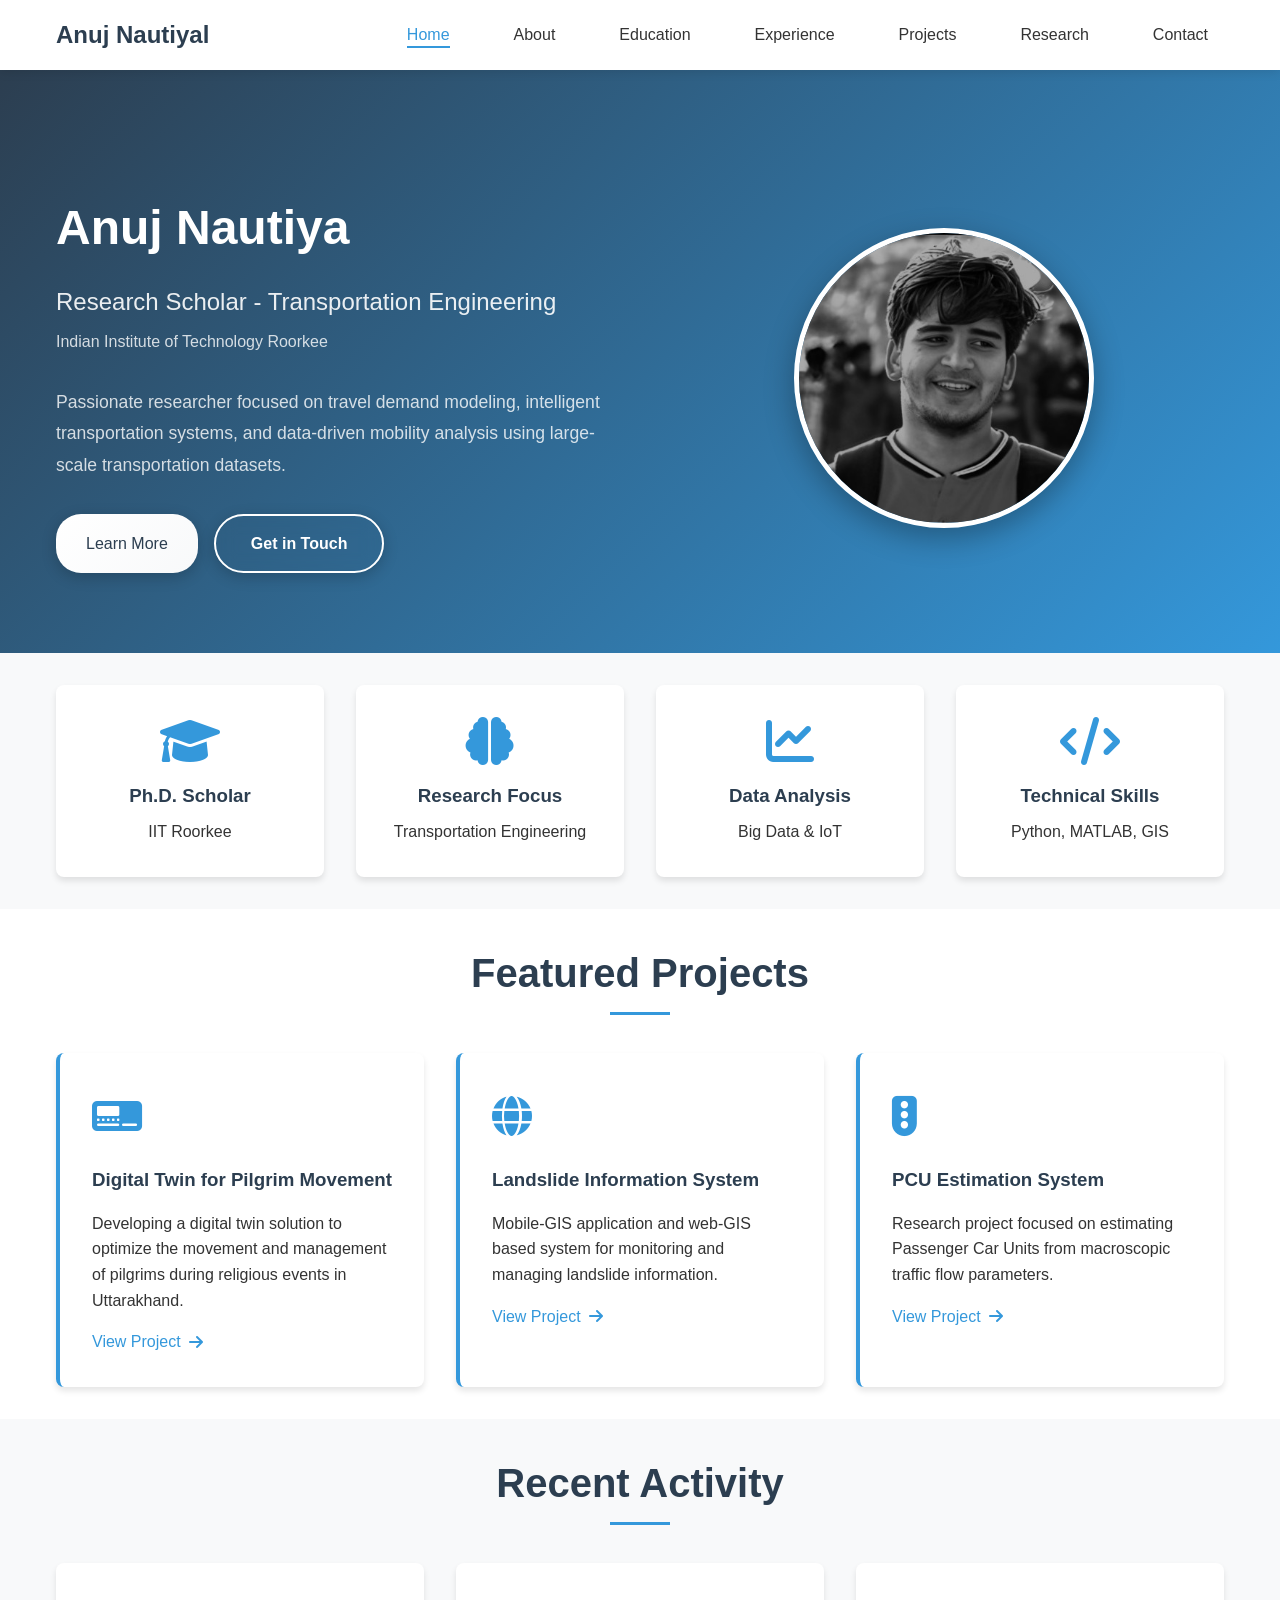
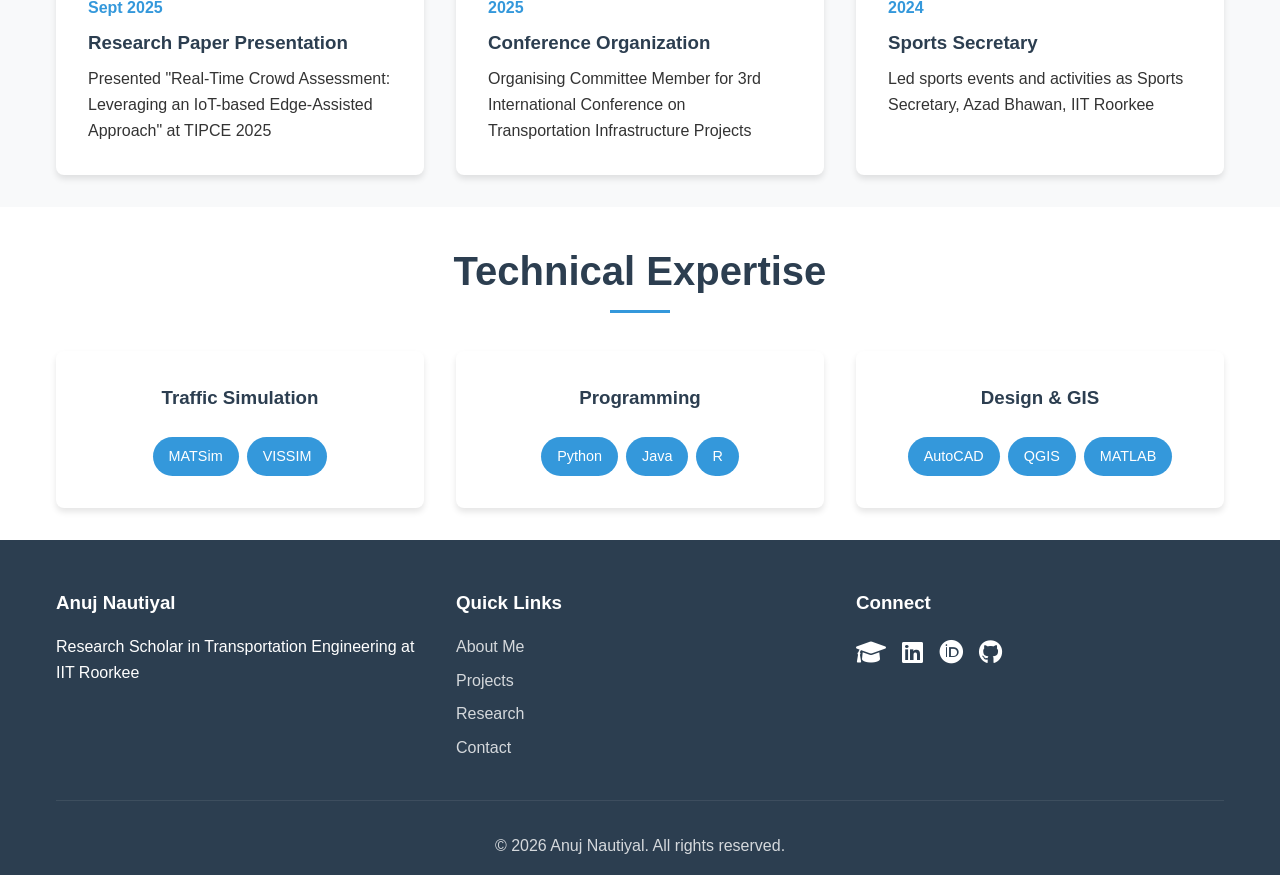
==== index.html @ e9f48753 "Add files via upload" ====
<!DOCTYPE html>
<html lang="en">
<head>
    <meta charset="UTF-8">
    <meta name="viewport" content="width=device-width, initial-scale=1.0">
    <title>Anuj Nautiyal | Research Scholar</title>
    <link rel="stylesheet" href="https://cdnjs.cloudflare.com/ajax/libs/font-awesome/6.0.0/css/all.min.css">
    <link rel="stylesheet" href="styles.css">
</head>
<body>
    <!-- Navigation -->
    <nav class="navbar">
        <div class="nav-container">
            <div class="nav-logo">
                <h2>Anuj Nautiyal</h2>
            </div>
            <ul class="nav-menu">
                <li><a href="index.html" class="nav-link active">Home</a></li>
                <li><a href="about.html" class="nav-link">About</a></li>
                <li><a href="education.html" class="nav-link">Education</a></li>
                <li><a href="experience.html" class="nav-link">Experience</a></li>
                <li><a href="projects.html" class="nav-link">Projects</a></li>
                <li><a href="research.html" class="nav-link">Research</a></li>
                <li><a href="contact.html" class="nav-link">Contact</a></li>
            </ul>
            <div class="hamburger">
                <span class="bar"></span>
                <span class="bar"></span>
                <span class="bar"></span>
            </div>
        </div>
    </nav>

    <!-- Hero Section -->
    <section class="hero">
        <div class="hero-container">
            <div class="hero-content">
                <div class="hero-text">
                    <h1>Anuj Nautiyal</h1>
                    <h2>Research Scholar - Transportation Engineering</h2>
                    <p>Indian Institute of Technology Roorkee</p>
                    <div class="hero-description">
                        <p>Passionate researcher focused on travel demand modeling, intelligent transportation systems, and data-driven mobility analysis using large-scale transportation datasets.</p>
                    </div>
                    <div class="hero-buttons">
                        <a href="about.html" class="btn btn-primary">Learn More</a>
                        <a href="contact.html" class="btn btn-secondary">Get in Touch</a>
                    </div>
                </div>
                <div class="hero-image">
                    <img src="profile.jpg" alt="Anuj Nautiyal" class="profile-img">
                </div>
            </div>
        </div>
    </section>

    <!-- Quick Info Section -->
    <section class="quick-info">
        <div class="container">
            <div class="info-grid">
                <div class="info-card">
                    <i class="fas fa-graduation-cap"></i>
                    <h3>Ph.D. Scholar</h3>
                    <p>IIT Roorkee</p>
                </div>
                <div class="info-card">
                    <i class="fas fa-brain"></i>
                    <h3>Research Focus</h3>
                    <p>Transportation Engineering</p>
                </div>
                <div class="info-card">
                    <i class="fas fa-chart-line"></i>
                    <h3>Data Analysis</h3>
                    <p>Big Data & IoT</p>
                </div>
                <div class="info-card">
                    <i class="fas fa-code"></i>
                    <h3>Technical Skills</h3>
                    <p>Python, MATLAB, GIS</p>
                </div>
            </div>
        </div>
    </section>

    <!-- Featured Projects -->
    <section class="featured-projects">
        <div class="container">
            <h2 class="section-title">Featured Projects</h2>
            <div class="projects-grid">
                <div class="project-card">
                    <div class="project-icon">
                        <i class="fas fa-digital-tachograph"></i>
                    </div>
                    <h3>Digital Twin for Pilgrim Movement</h3>
                    <p>Developing a digital twin solution to optimize the movement and management of pilgrims during religious events in Uttarakhand.</p>
                    <a href="projects.html" class="project-link">View Project <i class="fas fa-arrow-right"></i></a>
                </div>
                <div class="project-card">
                    <div class="project-icon">
                        <i class="fas fa-globe"></i>
                    </div>
                    <h3>Landslide Information System</h3>
                    <p>Mobile-GIS application and web-GIS based system for monitoring and managing landslide information.</p>
                    <a href="projects.html" class="project-link">View Project <i class="fas fa-arrow-right"></i></a>
                </div>
                <div class="project-card">
                    <div class="project-icon">
                        <i class="fas fa-traffic-light"></i>
                    </div>
                    <h3>PCU Estimation System</h3>
                    <p>Research project focused on estimating Passenger Car Units from macroscopic traffic flow parameters.</p>
                    <a href="projects.html" class="project-link">View Project <i class="fas fa-arrow-right"></i></a>
                </div>
            </div>
        </div>
    </section>

    <!-- Recent Activity -->
    <section class="recent-activity">
        <div class="container">
            <h2 class="section-title">Recent Activity</h2>
            <div class="activity-grid">
                <div class="activity-item">
                    <div class="activity-date">Sept 2025</div>
                    <h3>Research Paper Presentation</h3>
                    <p>Presented "Real-Time Crowd Assessment: Leveraging an IoT-based Edge-Assisted Approach" at TIPCE 2025</p>
                </div>
                <div class="activity-item">
                    <div class="activity-date">2025</div>
                    <h3>Conference Organization</h3>
                    <p>Organising Committee Member for 3rd International Conference on Transportation Infrastructure Projects</p>
                </div>
                <div class="activity-item">
                    <div class="activity-date">2024</div>
                    <h3>Sports Secretary</h3>
                    <p>Led sports events and activities as Sports Secretary, Azad Bhawan, IIT Roorkee</p>
                </div>
            </div>
        </div>
    </section>

    <!-- Skills Preview -->
    <section class="skills-preview">
        <div class="container">
            <h2 class="section-title">Technical Expertise</h2>
            <div class="skills-container">
                <div class="skill-category">
                    <h3>Traffic Simulation</h3>
                    <div class="skill-tags">
                        <span class="skill-tag">MATSim</span>
                        <span class="skill-tag">VISSIM</span>
                    </div>
                </div>
                <div class="skill-category">
                    <h3>Programming</h3>
                    <div class="skill-tags">
                        <span class="skill-tag">Python</span>
                        <span class="skill-tag">Java</span>
                        <span class="skill-tag">R</span>
                    </div>
                </div>
                <div class="skill-category">
                    <h3>Design & GIS</h3>
                    <div class="skill-tags">
                        <span class="skill-tag">AutoCAD</span>
                        <span class="skill-tag">QGIS</span>
                        <span class="skill-tag">MATLAB</span>
                    </div>
                </div>
            </div>
        </div>
    </section>

    <!-- Footer -->
    <footer class="footer">
        <div class="container">
            <div class="footer-content">
                <div class="footer-section">
                    <h3>Anuj Nautiyal</h3>
                    <p>Research Scholar in Transportation Engineering at IIT Roorkee</p>
                </div>
                <div class="footer-section">
                    <h3>Quick Links</h3>
                    <ul>
                        <li><a href="about.html">About Me</a></li>
                        <li><a href="projects.html">Projects</a></li>
                        <li><a href="research.html">Research</a></li>
                        <li><a href="contact.html">Contact</a></li>
                    </ul>
                </div>
                <div class="footer-section">
                    <h3>Connect</h3>
                    <div class="social-links">
                        <a href="https://scholar.google.com/citations?hl=en&user=8AIby6IAAAAJ" target="_blank"><i class="fas fa-graduation-cap"></i></a>
                        <a href="https://www.linkedin.com/in/anautiyal88" target="_blank"><i class="fab fa-linkedin"></i></a>
                        <a href="https://orcid.org/0000-0002-2694-7724" target="_blank"><i class="fab fa-orcid"></i></a>
                        <a href="https://github.com/anujn08" target="_blank"><i class="fab fa-github"></i></a>
                    </div>
                </div>
            </div>
            <div class="footer-bottom">
                <p>&copy; <span id="current-year"></span> Anuj Nautiyal. All rights reserved.</p>
            </div>
        </div>
    </footer>

    <script src="script.js"></script>
</body>
</html>
---- styles.css ----
:root {
    --primary-color: #2c3e50;
    --secondary-color: #3498db;
    --accent-color: #e74c3c;
    --text-color: #333;
    --light-gray: #f8f9fa;
    --dark-gray: #666;
    --white: #ffffff;
    --spacing: 2rem;
    --border-radius: 8px;
    --box-shadow: 0 4px 6px rgba(0, 0, 0, 0.1);
    --transition: all 0.3s ease;
}

* {
    margin: 0;
    padding: 0;
    box-sizing: border-box;
}

html {
    scroll-behavior: smooth;
}

body {
    font-family: 'Segoe UI', Tahoma, Geneva, Verdana, sans-serif;
    line-height: 1.6;
    color: var(--text-color);
    background-color: var(--white);
}

.container {
    max-width: 1200px;
    margin: 0 auto;
    padding: 0 1rem;
}

/* Navigation */
.navbar {
    background-color: var(--white);
    box-shadow: 0 2px 10px rgba(0, 0, 0, 0.1);
    position: fixed;
    top: 0;
    width: 100%;
    z-index: 1000;
    transition: var(--transition);
}

.nav-container {
    max-width: 1200px;
    margin: 0 auto;
    padding: 0 1rem;
    display: flex;
    justify-content: space-between;
    align-items: center;
    height: 70px;
}

.nav-logo h2 {
    color: var(--primary-color);
    font-size: 1.5rem;
}

.nav-menu {
    display: flex;
    list-style: none;
    gap: 2rem;
}

.nav-link {
    text-decoration: none;
    color: var(--text-color);
    font-weight: 500;
    transition: var(--transition);
    position: relative;
}

.nav-link:hover,
.nav-link.active {
    color: var(--secondary-color);
}

.nav-link.active::after {
    content: '';
    position: absolute;
    bottom: -5px;
    left: 0;
    width: 100%;
    height: 2px;
    background-color: var(--secondary-color);
}

.hamburger {
    display: none;
    flex-direction: column;
    cursor: pointer;
}

.bar {
    width: 25px;
    height: 3px;
    background-color: var(--text-color);
    margin: 3px 0;
    transition: var(--transition);
}

/* Hero Section */
.hero {
    background: linear-gradient(135deg, var(--primary-color) 0%, var(--secondary-color) 100%);
    color: var(--white);
    padding: 120px 0 80px;
    margin-top: 70px;
}

.hero-container {
    max-width: 1200px;
    margin: 0 auto;
    padding: 0 1rem;
}

.hero-content {
    display: grid;
    grid-template-columns: 1fr 1fr;
    gap: 3rem;
    align-items: center;
}

.hero-text h1 {
    font-size: 3rem;
    margin-bottom: 1rem;
    animation: fadeInUp 1s ease;
}

.hero-text h2 {
    font-size: 1.5rem;
    margin-bottom: 0.5rem;
    font-weight: 400;
    opacity: 0.9;
}

.hero-text p {
    margin-bottom: 1rem;
    opacity: 0.8;
}

.hero-description {
    margin: 2rem 0;
    font-size: 1.1rem;
    line-height: 1.8;
}

.hero-buttons {
    display: flex;
    gap: 1rem;
    margin-top: 2rem;
    flex-wrap: wrap;
}

.btn {
    padding: 15px 35px;
    text-decoration: none;
    border-radius: 30px;
    font-weight: 600;
    font-size: 1rem;
    transition: all 0.4s ease;
    display: inline-flex;
    align-items: center;
    gap: 0.8rem;
    position: relative;
    overflow: hidden;
    box-shadow: 0 4px 15px rgba(0, 0, 0, 0.2);
}

.btn::before {
    content: '';
    position: absolute;
    top: 0;
    left: -100%;
    width: 100%;
    height: 100%;
    background: linear-gradient(90deg, transparent, rgba(255, 255, 255, 0.2), transparent);
    transition: left 0.5s ease;
}

.btn:hover::before {
    left: 100%;
}

.btn-primary {
    background: linear-gradient(135deg, var(--white) 0%, #f8f9fa 100%);
    color: #2c3e50 !important;
    border: 2px solid var(--white);
}

.btn-primary:hover {
    background: linear-gradient(135deg, var(--primary-color) 0%, var(--secondary-color) 100%);
    color: var(--white);
    transform: translateY(-3px) scale(1.05);
    box-shadow: 0 8px 25px rgba(0, 0, 0, 0.3);
}

.btn-secondary {
    background: transparent;
    color: var(--white);
    border: 2px solid var(--white);
    backdrop-filter: blur(10px);
}

.btn-secondary:hover {
    background: var(--white);
    color: var(--primary-color);
    transform: translateY(-3px) scale(1.05);
    box-shadow: 0 8px 25px rgba(255, 255, 255, 0.3);
}

.btn i {
    font-size: 1.1rem;
}

.hero-image {
    text-align: center;
}

.profile-img {
    width: 300px;
    height: 300px;
    border-radius: 50%;
    border: 5px solid var(--white);
    box-shadow: 0 10px 30px rgba(0, 0, 0, 0.3);
    object-fit: cover;
    animation: fadeIn 1.5s ease;
}

/* Quick Info Section */
.quick-info {
    padding: var(--spacing) 0;
    background-color: var(--light-gray);
}

.info-grid {
    display: grid;
    grid-template-columns: repeat(auto-fit, minmax(250px, 1fr));
    gap: 2rem;
}

.info-card {
    background-color: var(--white);
    padding: 2rem;
    border-radius: var(--border-radius);
    text-align: center;
    box-shadow: var(--box-shadow);
    transition: var(--transition);
}

.info-card:hover {
    transform: translateY(-5px);
    box-shadow: 0 8px 25px rgba(0, 0, 0, 0.15);
}

.info-card i {
    font-size: 3rem;
    color: var(--secondary-color);
    margin-bottom: 1rem;
}

.info-card h3 {
    color: var(--primary-color);
    margin-bottom: 0.5rem;
}

/* Section Styles */
.section-title {
    text-align: center;
    font-size: 2.5rem;
    color: var(--primary-color);
    margin-bottom: 3rem;
    position: relative;
}

.section-title::after {
    content: '';
    position: absolute;
    bottom: -10px;
    left: 50%;
    transform: translateX(-50%);
    width: 60px;
    height: 3px;
    background-color: var(--secondary-color);
}

/* Featured Projects */
.featured-projects {
    padding: var(--spacing) 0;
}

.projects-grid {
    display: grid;
    grid-template-columns: repeat(auto-fit, minmax(300px, 1fr));
    gap: 2rem;
}

.project-card {
    background-color: var(--white);
    padding: 2rem;
    border-radius: var(--border-radius);
    box-shadow: var(--box-shadow);
    transition: var(--transition);
    border-left: 4px solid var(--secondary-color);
}

.project-card:hover {
    transform: translateY(-5px);
    box-shadow: 0 8px 25px rgba(0, 0, 0, 0.15);
}

.project-icon {
    font-size: 2.5rem;
    color: var(--secondary-color);
    margin-bottom: 1rem;
}

.project-card h3 {
    color: var(--primary-color);
    margin-bottom: 1rem;
}

.project-link {
    color: var(--secondary-color);
    text-decoration: none;
    font-weight: 500;
    display: inline-flex;
    align-items: center;
    gap: 0.5rem;
    margin-top: 1rem;
    transition: var(--transition);
}

.project-link:hover {
    gap: 1rem;
}

/* Recent Activity */
.recent-activity {
    padding: var(--spacing) 0;
    background-color: var(--light-gray);
}

.activity-grid {
    display: grid;
    grid-template-columns: repeat(auto-fit, minmax(300px, 1fr));
    gap: 2rem;
}

.activity-item {
    background-color: var(--white);
    padding: 2rem;
    border-radius: var(--border-radius);
    box-shadow: var(--box-shadow);
    position: relative;
}

.activity-date {
    color: var(--secondary-color);
    font-weight: 600;
    margin-bottom: 0.5rem;
}

.activity-item h3 {
    color: var(--primary-color);
    margin-bottom: 0.5rem;
}

/* Skills Preview */
.skills-preview {
    padding: var(--spacing) 0;
}

.skills-container {
    display: grid;
    grid-template-columns: repeat(auto-fit, minmax(300px, 1fr));
    gap: 2rem;
}

.skill-category {
    background-color: var(--light-gray);
    padding: 2rem;
    border-radius: var(--border-radius);
    text-align: center;
}

.skill-category h3 {
    color: var(--primary-color);
    margin-bottom: 1rem;
}

.skill-tags {
    display: flex;
    flex-wrap: wrap;
    gap: 0.5rem;
    justify-content: center;
}

.skill-tag {
    background-color: var(--secondary-color);
    color: var(--white);
    padding: 0.5rem 1rem;
    border-radius: 20px;
    font-size: 0.9rem;
}

/* Footer */
.footer {
    background-color: var(--primary-color);
    color: var(--white);
    padding: 3rem 0 1rem;
}

/* Page Header */
.page-header {
    background: linear-gradient(135deg, var(--primary-color) 0%, var(--secondary-color) 100%);
    color: var(--white);
    padding: 120px 0 80px;
    margin-top: 70px;
    text-align: center;
}

.page-header h1 {
    font-size: 3rem;
    margin-bottom: 1rem;
}

.page-header p {
    font-size: 1.2rem;
    opacity: 0.9;
}

/* About Content */
.about-content {
    padding: var(--spacing) 0;
}

.about-grid {
    display: grid;
    grid-template-columns: 2fr 1fr;
    gap: 3rem;
    align-items: start;
}

.about-text h2 {
    color: var(--primary-color);
    margin-bottom: 1rem;
    margin-top: 2rem;
}

.about-text h2:first-child {
    margin-top: 0;
}

.about-text ul {
    margin-left: 1.5rem;
    margin-bottom: 1.5rem;
}

.about-text li {
    margin-bottom: 0.5rem;
}

.sidebar-card {
    background-color: var(--light-gray);
    padding: 2rem;
    border-radius: var(--border-radius);
    margin-bottom: 2rem;
    box-shadow: var(--box-shadow);
}

.sidebar-card h3 {
    color: var(--primary-color);
    margin-bottom: 1rem;
}

.sidebar-card ul {
    list-style: none;
    margin-left: 0;
}

.sidebar-card li {
    margin-bottom: 0.8rem;
    padding-bottom: 0.8rem;
    border-bottom: 1px solid #e0e0e0;
}

.sidebar-card li:last-child {
    border-bottom: none;
}

.social-links-large {
    display: flex;
    flex-direction: column;
    gap: 1rem;
}

.social-link {
    display: flex;
    align-items: center;
    gap: 1rem;
    color: var(--text-color);
    text-decoration: none;
    padding: 0.8rem;
    background-color: var(--white);
    border-radius: var(--border-radius);
    transition: var(--transition);
}

.social-link:hover {
    background-color: var(--secondary-color);
    color: var(--white);
    transform: translateX(5px);
}

.social-link i {
    font-size: 1.2rem;
    width: 20px;
}

/* Achievements */
.achievements {
    padding: var(--spacing) 0;
    background-color: var(--light-gray);
}

.achievements-grid {
    display: grid;
    grid-template-columns: repeat(auto-fit, minmax(300px, 1fr));
    gap: 2rem;
}

.achievement-card {
    background-color: var(--white);
    padding: 2rem;
    border-radius: var(--border-radius);
    text-align: center;
    box-shadow: var(--box-shadow);
    transition: var(--transition);
}

.achievement-card:hover {
    transform: translateY(-5px);
    box-shadow: 0 8px 25px rgba(0, 0, 0, 0.15);
}

.achievement-icon {
    font-size: 3rem;
    color: var(--secondary-color);
    margin-bottom: 1rem;
}

.achievement-card h3 {
    color: var(--primary-color);
    margin-bottom: 1rem;
}

/* Projects Content */
.projects-content {
    padding: var(--spacing) 0;
}

.projects-list {
    display: flex;
    flex-direction: column;
    gap: 3rem;
}

.project-item {
    background-color: var(--white);
    border-radius: var(--border-radius);
    box-shadow: var(--box-shadow);
    overflow: hidden;
    transition: var(--transition);
}

.project-item:hover {
    transform: translateY(-5px);
    box-shadow: 0 8px 25px rgba(0, 0, 0, 0.15);
}

.project-header {
    background: linear-gradient(135deg, var(--primary-color) 0%, var(--secondary-color) 100%);
    color: var(--white);
    padding: 2rem;
}

.project-header h2 {
    margin-bottom: 0.5rem;
    font-size: 1.5rem;
}

.project-date {
    opacity: 0.9;
    font-style: italic;
}

.project-body {
    padding: 2rem;
}

.project-description {
    margin-bottom: 2rem;
    font-size: 1.1rem;
    line-height: 1.7;
}

.project-details {
    margin-bottom: 2rem;
}

.project-details h3 {
    color: var(--primary-color);
    margin-bottom: 1rem;
}

.project-details ul {
    margin-left: 1.5rem;
}

.project-details li {
    margin-bottom: 0.5rem;
}

.project-tech h3 {
    color: var(--primary-color);
    margin-bottom: 1rem;
}

.tech-tags {
    display: flex;
    flex-wrap: wrap;
    gap: 0.5rem;
}

.tech-tag {
    background-color: var(--secondary-color);
    color: var(--white);
    padding: 0.5rem 1rem;
    border-radius: 20px;
    font-size: 0.9rem;
}

/* Contact Content */
.contact-content {
    padding: var(--spacing) 0;
}

.contact-grid {
    display: grid;
    grid-template-columns: 1fr 1fr;
    gap: 3rem;
    align-items: start;
}

.contact-info h2 {
    color: var(--primary-color);
    margin-bottom: 1rem;
}

.contact-info p {
    margin-bottom: 2rem;
    line-height: 1.7;
}

.contact-items {
    margin-bottom: 3rem;
}

.contact-item {
    display: flex;
    align-items: start;
    gap: 1.5rem;
    margin-bottom: 2rem;
    padding: 1.5rem;
    background-color: var(--light-gray);
    border-radius: var(--border-radius);
    transition: var(--transition);
}

.contact-item:hover {
    transform: translateX(5px);
    box-shadow: var(--box-shadow);
}

.contact-icon {
    background-color: var(--secondary-color);
    color: var(--white);
    width: 50px;
    height: 50px;
    border-radius: 50%;
    display: flex;
    align-items: center;
    justify-content: center;
    font-size: 1.2rem;
    flex-shrink: 0;
}

.contact-details h3 {
    color: var(--primary-color);
    margin-bottom: 0.5rem;
}

.contact-details a {
    color: var(--secondary-color);
    text-decoration: none;
}

.contact-details a:hover {
    text-decoration: underline;
}

.social-section h3 {
    color: var(--primary-color);
    margin-bottom: 1rem;
}

.contact-form {
    background-color: var(--white);
    padding: 2rem;
    border-radius: var(--border-radius);
    box-shadow: var(--box-shadow);
}

.contact-form h2 {
    color: var(--primary-color);
    margin-bottom: 2rem;
}

.form-group {
    margin-bottom: 1.5rem;
}

.form-group label {
    display: block;
    margin-bottom: 0.5rem;
    color: var(--primary-color);
    font-weight: 500;
}

.form-group input,
.form-group textarea {
    width: 100%;
    padding: 1rem;
    border: 2px solid #e0e0e0;
    border-radius: var(--border-radius);
    font-family: inherit;
    font-size: 1rem;
    transition: var(--transition);
}

.form-group input:focus,
.form-group textarea:focus {
    outline: none;
    border-color: var(--secondary-color);
    box-shadow: 0 0 0 3px rgba(52, 152, 219, 0.1);
}

.btn-primary {
    background-color: var(--secondary-color);
    color: var(--white);
    border: none;
    padding: 12px 30px;
    border-radius: 25px;
    font-size: 1rem;
    font-weight: 500;
    cursor: pointer;
    transition: var(--transition);
    display: inline-flex;
    align-items: center;
    gap: 0.5rem;
}

.btn-primary:hover {
    background-color: #2980b9;
    transform: translateY(-2px);
    box-shadow: 0 5px 15px rgba(0, 0, 0, 0.2);
}

/* Form Status Messages */
.form-status {
    margin: 1rem 0;
    padding: 1rem;
    border-radius: var(--border-radius);
    display: none;
}

.form-status.success {
    display: block;
    background-color: #d4edda;
    border: 1px solid #c3e6cb;
    color: #155724;
}

.form-status.error {
    display: block;
    background-color: #f8d7da;
    border: 1px solid #f5c6cb;
    color: #721c24;
}

.success-message,
.error-message {
    display: flex;
    align-items: center;
    gap: 0.5rem;
    font-weight: 500;
}

.success-message i {
    color: #28a745;
}

.error-message i {
    color: #dc3545;
}

/* Education Timeline */
.education-content {
    padding: var(--spacing) 0;
}

.education-timeline {
    position: relative;
    max-width: 800px;
    margin: 0 auto;
}

.timeline-item {
    display: flex;
    margin-bottom: 3rem;
    position: relative;
}

.timeline-marker {
    display: flex;
    flex-direction: column;
    align-items: center;
    margin-right: 2rem;
}

.timeline-dot {
    width: 20px;
    height: 20px;
    border-radius: 50%;
    background-color: var(--secondary-color);
    border: 4px solid var(--white);
    box-shadow: 0 0 0 3px var(--secondary-color);
    z-index: 2;
}

.timeline-dot.current {
    background-color: var(--accent-color);
    box-shadow: 0 0 0 3px var(--accent-color);
}

.timeline-line {
    width: 2px;
    height: 100%;
    background-color: var(--secondary-color);
    flex: 1;
}

.timeline-content {
    flex: 1;
}

.education-card {
    background-color: var(--white);
    padding: 2rem;
    border-radius: var(--border-radius);
    box-shadow: var(--box-shadow);
    transition: var(--transition);
}

.education-card:hover {
    transform: translateY(-5px);
    box-shadow: 0 8px 25px rgba(0, 0, 0, 0.15);
}

.education-header {
    display: flex;
    justify-content: space-between;
    align-items: start;
    margin-bottom: 1rem;
    flex-wrap: wrap;
    gap: 1rem;
}

.education-header h2 {
    color: var(--primary-color);
    margin-bottom: 0.5rem;
}

.education-period {
    color: var(--secondary-color);
    font-weight: 600;
    white-space: nowrap;
}

.education-details h3 {
    color: var(--primary-color);
    margin-bottom: 1rem;
}

.education-achievement {
    margin-bottom: 1rem;
}

.achievement-badge {
    background-color: var(--secondary-color);
    color: var(--white);
    padding: 0.5rem 1rem;
    border-radius: 20px;
    font-size: 0.9rem;
    font-weight: 600;
}

.education-highlights {
    margin-top: 1.5rem;
}

.education-highlights ul {
    margin-left: 1.5rem;
}

.education-highlights li {
    margin-bottom: 0.5rem;
}

/* Academic Achievements */
.academic-achievements {
    padding: var(--spacing) 0;
    background-color: var(--light-gray);
}

/* Experience Timeline */
.experience-content {
    padding: var(--spacing) 0;
}

.experience-timeline {
    position: relative;
    max-width: 1000px;
    margin: 0 auto;
}

.experience-card {
    background-color: var(--white);
    padding: 2rem;
    border-radius: var(--border-radius);
    box-shadow: var(--box-shadow);
    transition: var(--transition);
}

.experience-card:hover {
    transform: translateY(-5px);
    box-shadow: 0 8px 25px rgba(0, 0, 0, 0.15);
}

.experience-header {
    display: flex;
    justify-content: space-between;
    align-items: start;
    margin-bottom: 1.5rem;
    flex-wrap: wrap;
    gap: 1rem;
}

.company-info h2 {
    color: var(--primary-color);
    margin-bottom: 0.5rem;
}

.position {
    color: var(--secondary-color);
    font-weight: 600;
}

.experience-meta {
    text-align: right;
    display: flex;
    flex-direction: column;
    gap: 0.5rem;
}

.duration {
    color: var(--secondary-color);
    font-weight: 600;
}

.location {
    color: var(--dark-gray);
    font-size: 0.9rem;
}

.responsibilities,
.skills-used {
    margin-top: 1.5rem;
}

.responsibilities h3,
.skills-used h3 {
    color: var(--primary-color);
    margin-bottom: 1rem;
}

.responsibilities ul {
    margin-left: 1.5rem;
}

.responsibilities li {
    margin-bottom: 0.5rem;
}

.skill-tags {
    display: flex;
    flex-wrap: wrap;
    gap: 0.5rem;
}

/* Leadership Experience */
.leadership-experience {
    padding: var(--spacing) 0;
    background-color: var(--light-gray);
}

.leadership-grid {
    display: grid;
    grid-template-columns: repeat(auto-fit, minmax(350px, 1fr));
    gap: 2rem;
}

.leadership-card {
    background-color: var(--white);
    padding: 2rem;
    border-radius: var(--border-radius);
    box-shadow: var(--box-shadow);
    transition: var(--transition);
}

.leadership-card:hover {
    transform: translateY(-5px);
    box-shadow: 0 8px 25px rgba(0, 0, 0, 0.15);
}

.leadership-header {
    margin-bottom: 1rem;
}

.leadership-header h3 {
    color: var(--primary-color);
    margin-bottom: 0.5rem;
}

.leadership-period {
    color: var(--secondary-color);
    font-weight: 600;
}

.leadership-subtitle {
    color: var(--dark-gray);
    font-style: italic;
    margin-bottom: 1rem;
}

.leadership-card ul {
    margin-left: 1.5rem;
}

.leadership-card li {
    margin-bottom: 0.5rem;
}

/* Research Interests */
.research-interests {
    padding: var(--spacing) 0;
}

.interests-grid {
    display: grid;
    grid-template-columns: repeat(auto-fit, minmax(280px, 1fr));
    gap: 2rem;
}

.interest-card {
    background-color: var(--white);
    padding: 2rem;
    border-radius: var(--border-radius);
    box-shadow: var(--box-shadow);
    text-align: center;
    transition: var(--transition);
    border-top: 4px solid var(--secondary-color);
}

.interest-card:hover {
    transform: translateY(-5px);
    box-shadow: 0 8px 25px rgba(0, 0, 0, 0.15);
}

.interest-icon {
    font-size: 3rem;
    color: var(--secondary-color);
    margin-bottom: 1rem;
}

.interest-card h3 {
    color: var(--primary-color);
    margin-bottom: 1rem;
}

/* Publications */
.publications {
    padding: var(--spacing) 0;
    background-color: var(--light-gray);
}

.publications-container {
    display: grid;
    grid-template-columns: repeat(auto-fit, minmax(400px, 1fr));
    gap: 2rem;
    max-width: 1200px;
    margin: 0 auto;
}

.publication-card {
    background: linear-gradient(135deg, var(--white) 0%, #f8f9fa 100%);
    border-radius: 15px;
    padding: 2rem;
    box-shadow: 0 8px 30px rgba(0, 0, 0, 0.1);
    position: relative;
    overflow: hidden;
    transition: var(--transition);
    border: 1px solid rgba(52, 152, 219, 0.1);
}

.publication-card::before {
    content: '';
    position: absolute;
    top: 0;
    left: 0;
    right: 0;
    height: 4px;
    background: linear-gradient(90deg, var(--secondary-color), var(--accent-color));
}

.publication-card:hover {
    transform: translateY(-8px);
    box-shadow: 0 15px 40px rgba(0, 0, 0, 0.15);
}

.publication-year-badge {
    position: absolute;
    top: 1rem;
    right: 1rem;
    background: linear-gradient(135deg, var(--secondary-color), var(--accent-color));
    color: var(--white);
    padding: 0.5rem 1rem;
    border-radius: 25px;
    font-weight: 600;
    font-size: 0.9rem;
    box-shadow: 0 4px 15px rgba(52, 152, 219, 0.3);
}

.publication-content {
    padding-right: 1rem;
}

.publication-content h3 {
    color: var(--primary-color);
    margin-bottom: 1.5rem;
    font-size: 1.2rem;
    line-height: 1.4;
    padding-right: 6rem;
}

.publication-meta {
    display: flex;
    flex-direction: column;
    gap: 0.5rem;
    margin-bottom: 1.5rem;
}

.publication-authors {
    color: var(--text-color);
    font-weight: 500;
}

.publication-venue {
    color: var(--dark-gray);
    font-style: italic;
    font-size: 0.95rem;
}

.publication-links {
    margin-bottom: 1.5rem;
}

.doi-link {
    display: inline-flex;
    align-items: center;
    gap: 0.5rem;
    color: var(--secondary-color);
    text-decoration: none;
    font-weight: 500;
    padding: 0.5rem 1rem;
    border: 2px solid var(--secondary-color);
    border-radius: 25px;
    transition: var(--transition);
    font-size: 0.9rem;
}

.doi-link:hover {
    background-color: var(--secondary-color);
    color: var(--white);
    transform: translateX(5px);
}

.publication-tags {
    display: flex;
    flex-wrap: wrap;
    gap: 0.5rem;
}

.tag {
    background: linear-gradient(135deg, #f8f9fa, #e9ecef);
    color: var(--text-color);
    padding: 0.4rem 0.8rem;
    border-radius: 15px;
    font-size: 0.8rem;
    font-weight: 500;
    border: 1px solid #dee2e6;
    transition: var(--transition);
}

.tag:hover {
    background: linear-gradient(135deg, var(--secondary-color), var(--accent-color));
    color: var(--white);
    transform: translateY(-2px);
}

/* Academic Training */
.academic-training {
    padding: var(--spacing) 0;
}

.training-grid {
    display: grid;
    grid-template-columns: repeat(auto-fit, minmax(350px, 1fr));
    gap: 2rem;
}

.training-card {
    background-color: var(--white);
    padding: 2rem;
    border-radius: var(--border-radius);
    box-shadow: var(--box-shadow);
    transition: var(--transition);
}

.training-card:hover {
    transform: translateY(-5px);
    box-shadow: 0 8px 25px rgba(0, 0, 0, 0.15);
}

.training-header {
    display: flex;
    justify-content: space-between;
    align-items: start;
    margin-bottom: 1rem;
    flex-wrap: wrap;
    gap: 1rem;
}

.training-header h3 {
    color: var(--primary-color);
    margin-bottom: 0.5rem;
}

.training-date {
    color: var(--secondary-color);
    font-weight: 600;
    white-space: nowrap;
}

.nav-menu li {
    margin: 0 1rem;
}

.training-type {
    background-color: var(--light-gray);
    color: var(--text-color);
    padding: 0.3rem 0.8rem;
    border-radius: 15px;
    font-size: 0.8rem;
}

/* Technical Skills */
.technical-skills {
    padding: var(--spacing) 0;
    background-color: var(--light-gray);
}

.skills-categories {
    display: grid;
    grid-template-columns: repeat(auto-fit, minmax(300px, 1fr));
    gap: 2rem;
}

.skill-category {
    background-color: var(--white);
    padding: 2rem;
    border-radius: var(--border-radius);
    box-shadow: var(--box-shadow);
}

.skill-category h3 {
    color: var(--primary-color);
    margin-bottom: 1.5rem;
    text-align: center;
}

.skill-items {
    display: flex;
    flex-direction: column;
    gap: 1rem;
}

.skill-item {
    display: flex;
    flex-direction: column;
    gap: 0.5rem;
}

.skill-name {
    font-weight: 500;
    color: var(--text-color);
}

.skill-level {
    width: 100%;
    height: 8px;
    background-color: #e0e0e0;
    border-radius: 4px;
    overflow: hidden;
}

.skill-progress {
    height: 100%;
    background-color: var(--secondary-color);
    border-radius: 4px;
    transition: width 1s ease;
}

.footer-content {
    display: grid;
    grid-template-columns: repeat(auto-fit, minmax(250px, 1fr));
    gap: 2rem;
    margin-bottom: 2rem;
}

.footer-section h3 {
    margin-bottom: 1rem;
    color: var(--white);
}

.footer-section ul {
    list-style: none;
}

.footer-section ul li {
    margin-bottom: 0.5rem;
}

.footer-section a {
    color: var(--white);
    text-decoration: none;
    opacity: 0.8;
    transition: var(--transition);
}

.footer-section a:hover {
    opacity: 1;
}

.social-links {
    display: flex;
    gap: 1rem;
}

.social-links a {
    font-size: 1.5rem;
    opacity: 1;
    transition: var(--transition);
}

.social-links a:hover {
    color: var(--secondary-color);
    transform: translateY(-3px);
}

.footer-bottom {
    text-align: center;
    padding-top: 2rem;
    border-top: 1px solid rgba(255, 255, 255, 0.1);
    opacity: 0.8;
}

/* Animations */
@keyframes fadeInUp {
    from {
        opacity: 0;
        transform: translateY(30px);
    }
    to {
        opacity: 1;
        transform: translateY(0);
    }
}

@keyframes fadeIn {
    from {
        opacity: 0;
    }
    to {
        opacity: 1;
    }
}

/* Responsive Design */
@media (max-width: 768px) {
    .hamburger {
        display: flex;
    }

    .nav-menu {
        position: fixed;
        left: -100%;
        top: 70px;
        flex-direction: column;
        background-color: var(--white);
        width: 100%;
        text-align: center;
        transition: 0.3s;
        box-shadow: 0 10px 27px rgba(0, 0, 0, 0.05);
        padding: 2rem 0;
    }

    .nav-menu.active {
        left: 0;
    }

    .hero-content {
        grid-template-columns: 1fr;
        text-align: center;
    }

    .hero-text h1 {
        font-size: 2.5rem;
    }

    .hero-buttons {
        justify-content: center;
    }

    .profile-img {
        width: 250px;
        height: 250px;
    }

    .section-title {
        font-size: 2rem;
    }
}

@media (max-width: 480px) {
    .hero-text h1 {
        font-size: 2rem;
    }

    .hero-buttons {
        flex-direction: column;
        align-items: center;
    }

    .info-grid,
    .projects-grid,
    .activity-grid,
    .skills-container {
        grid-template-columns: 1fr;
    }
}
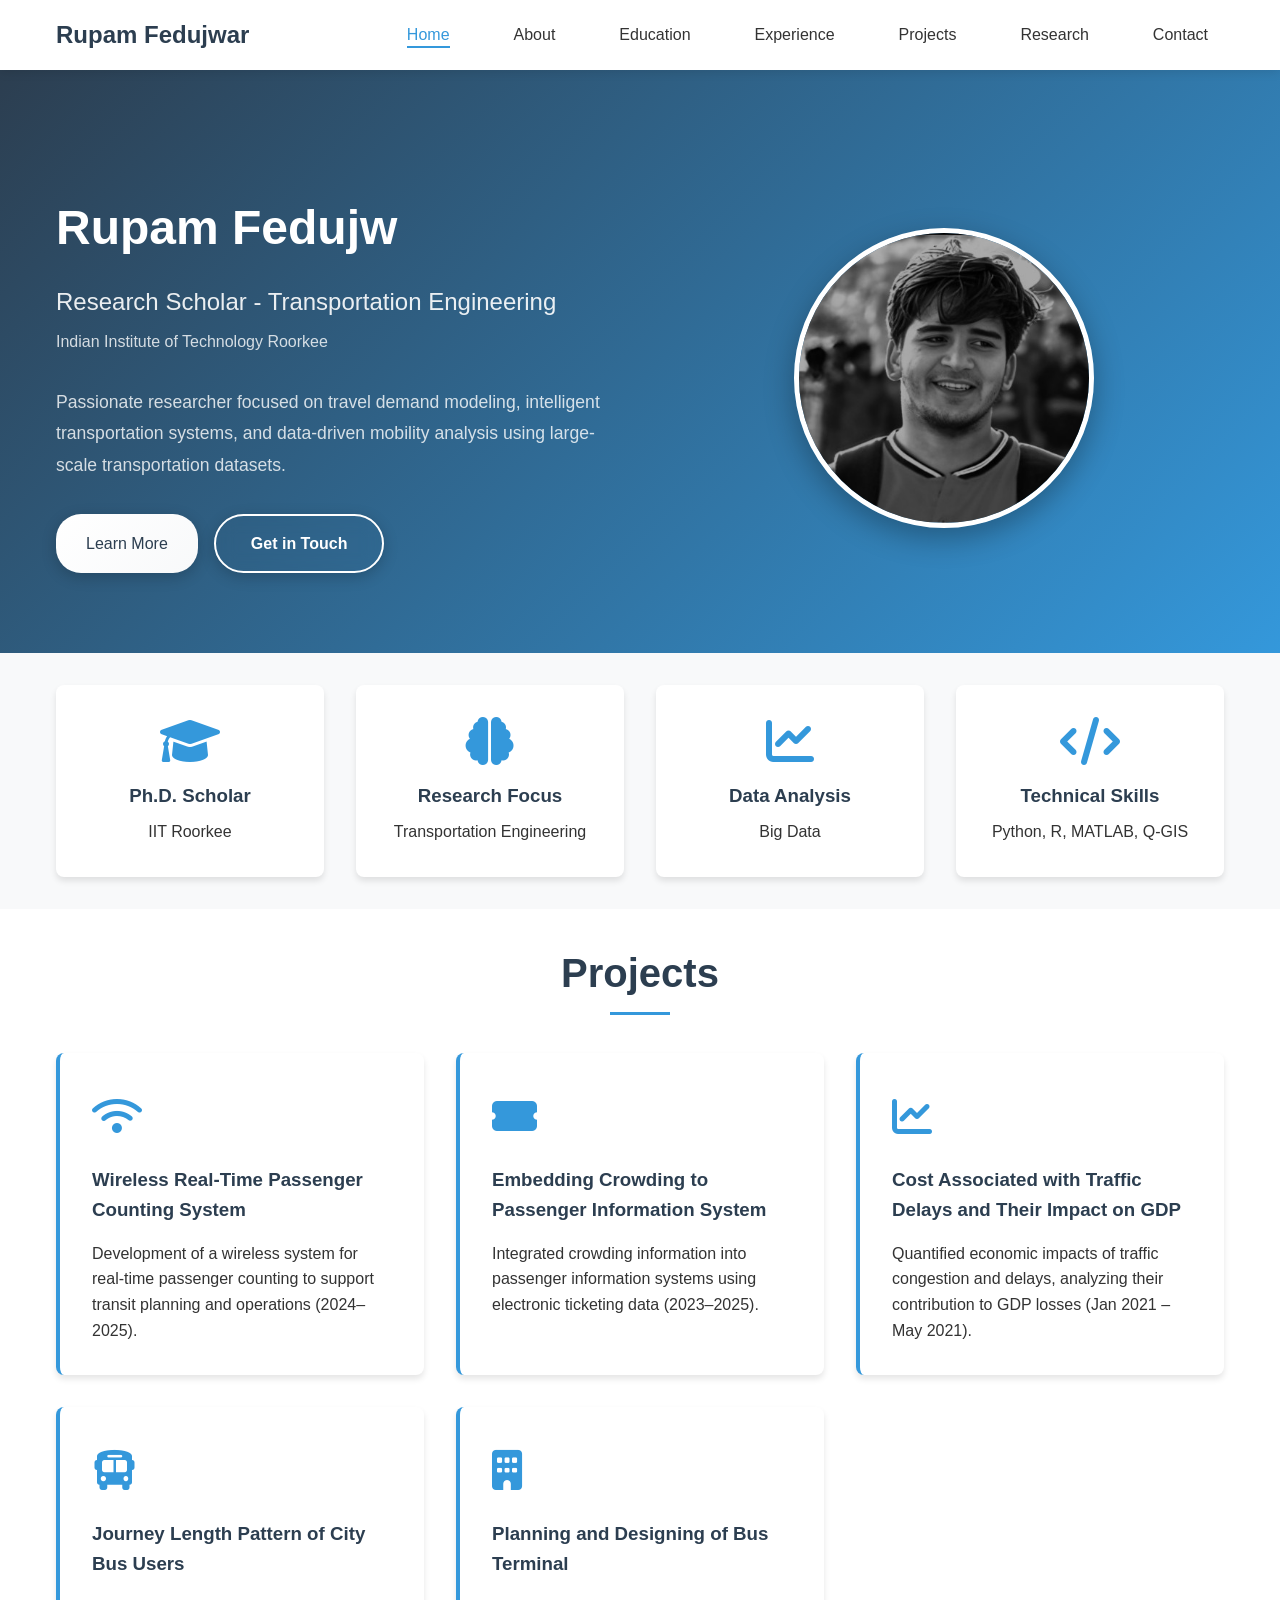
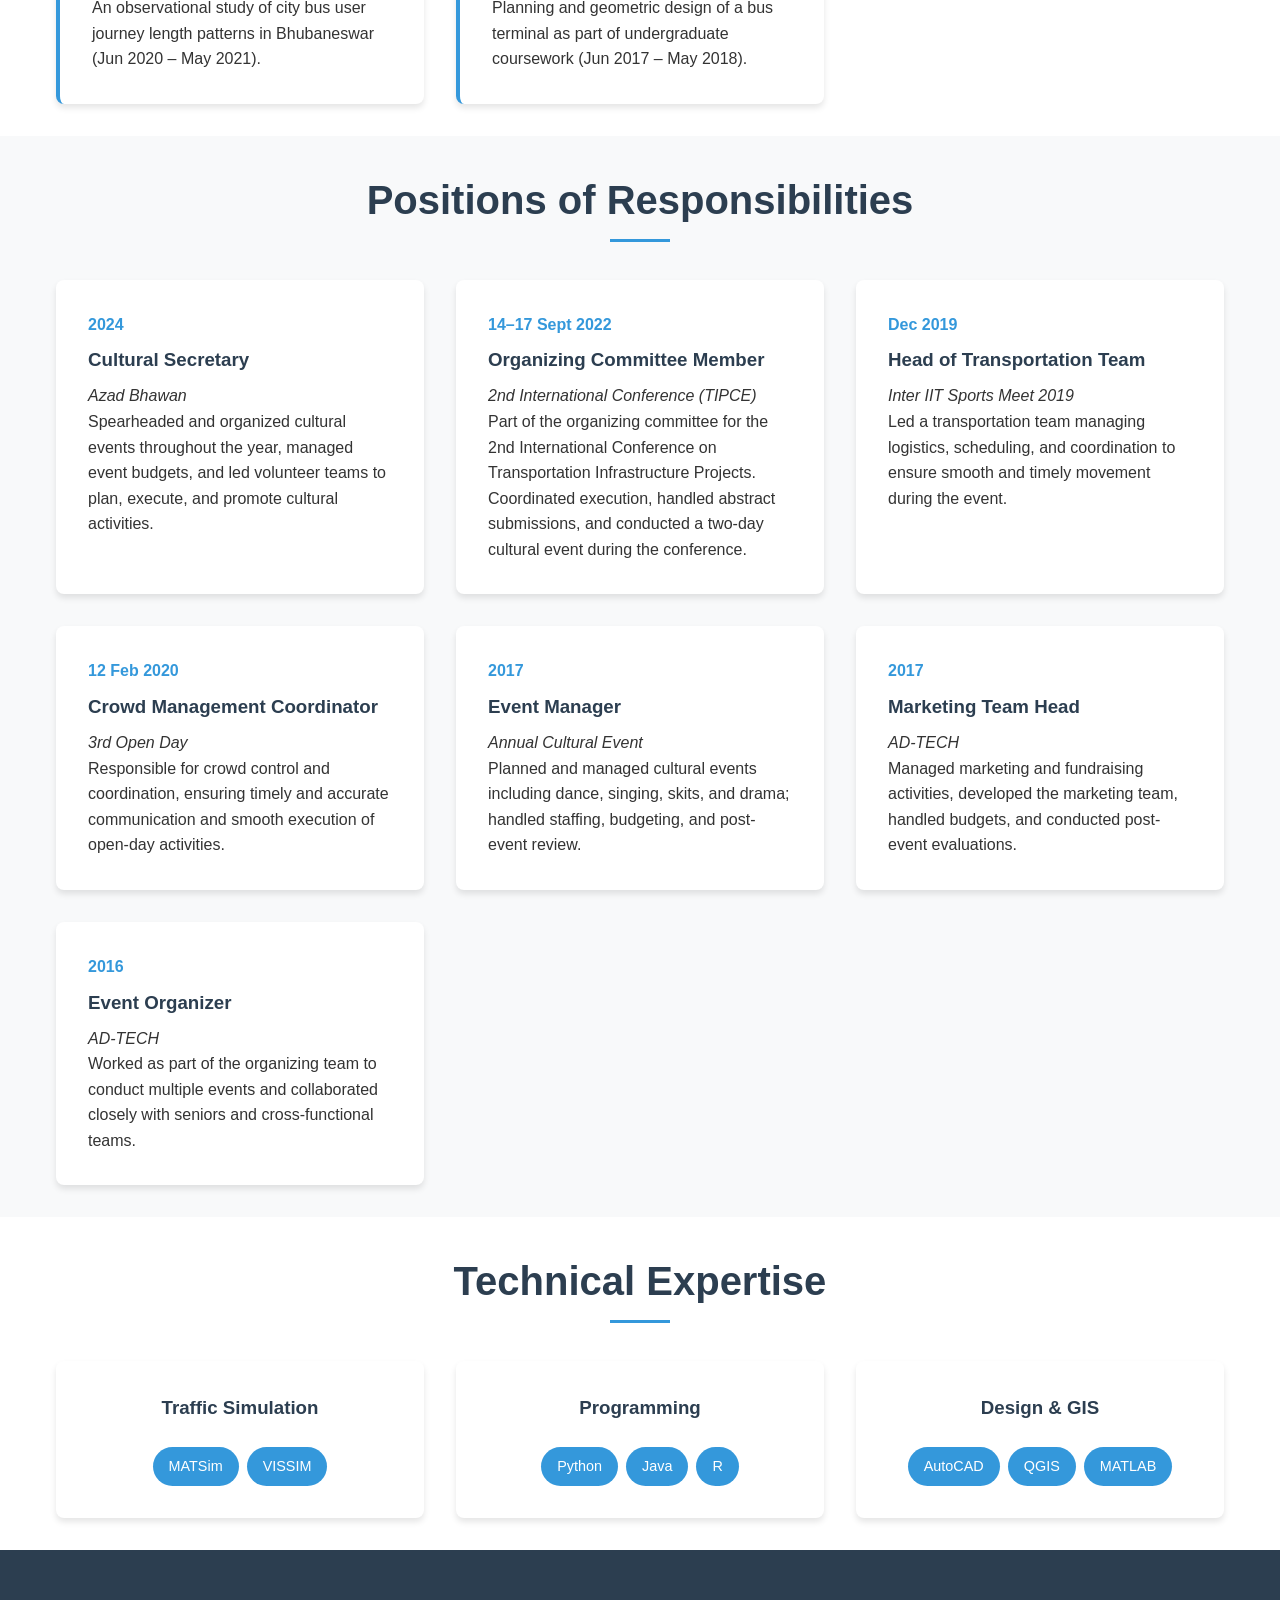
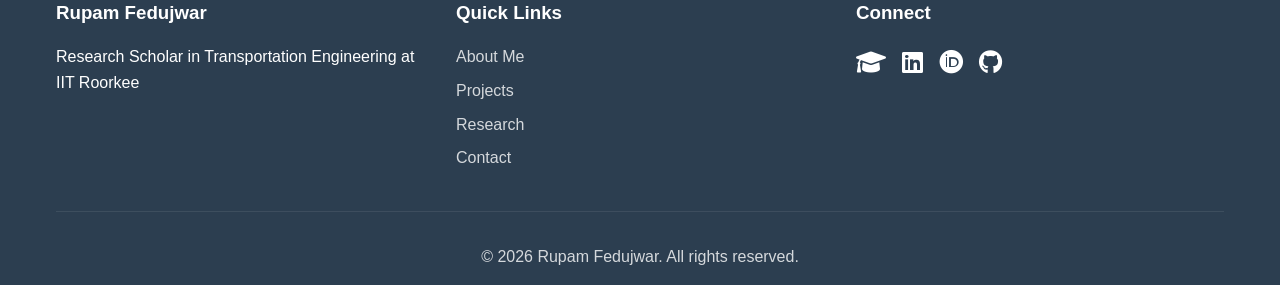
==== commit f64dab52: "Update index.html" ====
--- a/index.html
+++ b/index.html
@@ -3,7 +3,7 @@
 <head>
     <meta charset="UTF-8">
     <meta name="viewport" content="width=device-width, initial-scale=1.0">
-    <title>Anuj Nautiyal | Research Scholar</title>
+    <title>Rupam Fedujwar | Research Scholar</title>
     <link rel="stylesheet" href="https://cdnjs.cloudflare.com/ajax/libs/font-awesome/6.0.0/css/all.min.css">
     <link rel="stylesheet" href="styles.css">
 </head>
@@ -12,7 +12,7 @@
     <nav class="navbar">
         <div class="nav-container">
             <div class="nav-logo">
-                <h2>Anuj Nautiyal</h2>
+                <h2>Rupam Fedujwar</h2>
             </div>
             <ul class="nav-menu">
                 <li><a href="index.html" class="nav-link active">Home</a></li>
@@ -36,7 +36,7 @@
         <div class="hero-container">
             <div class="hero-content">
                 <div class="hero-text">
-                    <h1>Anuj Nautiyal</h1>
+                    <h1>Rupam Fedujwar</h1>
                     <h2>Research Scholar - Transportation Engineering</h2>
                     <p>Indian Institute of Technology Roorkee</p>
                     <div class="hero-description">
@@ -48,7 +48,7 @@
                     </div>
                 </div>
                 <div class="hero-image">
-                    <img src="profile.jpg" alt="Anuj Nautiyal" class="profile-img">
+                    <img src="profile.jpg" alt="Rupam Fedujwar" class="profile-img">
                 </div>
             </div>
         </div>
@@ -71,73 +71,164 @@
                 <div class="info-card">
                     <i class="fas fa-chart-line"></i>
                     <h3>Data Analysis</h3>
-                    <p>Big Data & IoT</p>
+                    <p>Big Data</p>
                 </div>
                 <div class="info-card">
                     <i class="fas fa-code"></i>
                     <h3>Technical Skills</h3>
-                    <p>Python, MATLAB, GIS</p>
+                    <p>Python, R, MATLAB, Q-GIS</p>
                 </div>
             </div>
         </div>
     </section>
 
-    <!-- Featured Projects -->
+   
+   <!-- Featured Projects -->
     <section class="featured-projects">
-        <div class="container">
-            <h2 class="section-title">Featured Projects</h2>
-            <div class="projects-grid">
-                <div class="project-card">
-                    <div class="project-icon">
-                        <i class="fas fa-digital-tachograph"></i>
-                    </div>
-                    <h3>Digital Twin for Pilgrim Movement</h3>
-                    <p>Developing a digital twin solution to optimize the movement and management of pilgrims during religious events in Uttarakhand.</p>
-                    <a href="projects.html" class="project-link">View Project <i class="fas fa-arrow-right"></i></a>
-                </div>
-                <div class="project-card">
-                    <div class="project-icon">
-                        <i class="fas fa-globe"></i>
-                    </div>
-                    <h3>Landslide Information System</h3>
-                    <p>Mobile-GIS application and web-GIS based system for monitoring and managing landslide information.</p>
-                    <a href="projects.html" class="project-link">View Project <i class="fas fa-arrow-right"></i></a>
-                </div>
-                <div class="project-card">
-                    <div class="project-icon">
-                        <i class="fas fa-traffic-light"></i>
-                    </div>
-                    <h3>PCU Estimation System</h3>
-                    <p>Research project focused on estimating Passenger Car Units from macroscopic traffic flow parameters.</p>
-                    <a href="projects.html" class="project-link">View Project <i class="fas fa-arrow-right"></i></a>
-                </div>
-            </div>
-        </div>
+      <div class="container">
+        <h2 class="section-title">Projects</h2>
+    
+        <div class="projects-grid">
+    
+          <div class="project-card">
+            <div class="project-icon">
+              <i class="fas fa-wifi"></i>
+            </div>
+            <h3>Wireless Real-Time Passenger Counting System</h3>
+            <p>
+              Development of a wireless system for real-time passenger counting to support transit planning and operations (2024–2025).
+            </p>
+          </div>
+    
+          <div class="project-card">
+            <div class="project-icon">
+              <i class="fas fa-ticket-alt"></i>
+            </div>
+            <h3>Embedding Crowding to Passenger Information System</h3>
+            <p>
+              Integrated crowding information into passenger information systems using electronic ticketing data (2023–2025).
+            </p>
+          </div>
+    
+          <div class="project-card">
+            <div class="project-icon">
+              <i class="fas fa-chart-line"></i>
+            </div>
+            <h3>Cost Associated with Traffic Delays and Their Impact on GDP</h3>
+            <p>
+              Quantified economic impacts of traffic congestion and delays, analyzing their contribution to GDP losses (Jan 2021 – May 2021).
+            </p>
+          </div>
+    
+          <div class="project-card">
+            <div class="project-icon">
+              <i class="fas fa-bus"></i>
+            </div>
+            <h3>Journey Length Pattern of City Bus Users</h3>
+            <p>
+              An observational study of city bus user journey length patterns in Bhubaneswar (Jun 2020 – May 2021).
+            </p>
+          </div>
+    
+          <div class="project-card">
+            <div class="project-icon">
+              <i class="fas fa-building"></i>
+            </div>
+            <h3>Planning and Designing of Bus Terminal</h3>
+            <p>
+              Planning and geometric design of a bus terminal as part of undergraduate coursework (Jun 2017 – May 2018).
+            </p>
+          </div>
+    
+        </div>
+      </div>
     </section>
 
-    <!-- Recent Activity -->
-    <section class="recent-activity">
-        <div class="container">
-            <h2 class="section-title">Recent Activity</h2>
-            <div class="activity-grid">
-                <div class="activity-item">
-                    <div class="activity-date">Sept 2025</div>
-                    <h3>Research Paper Presentation</h3>
-                    <p>Presented "Real-Time Crowd Assessment: Leveraging an IoT-based Edge-Assisted Approach" at TIPCE 2025</p>
-                </div>
-                <div class="activity-item">
-                    <div class="activity-date">2025</div>
-                    <h3>Conference Organization</h3>
-                    <p>Organising Committee Member for 3rd International Conference on Transportation Infrastructure Projects</p>
-                </div>
-                <div class="activity-item">
-                    <div class="activity-date">2024</div>
-                    <h3>Sports Secretary</h3>
-                    <p>Led sports events and activities as Sports Secretary, Azad Bhawan, IIT Roorkee</p>
-                </div>
-            </div>
-        </div>
-    </section>
+
+    <!-- Positions of Responsibilities -->
+<section class="recent-activity">
+  <div class="container">
+    <h2 class="section-title">Positions of Responsibilities</h2>
+
+    <div class="activity-grid">
+
+      <div class="activity-item">
+        <div class="activity-date">2024</div>
+        <h3>Cultural Secretary</h3>
+        <p><em>Azad Bhawan</em></p>
+        <p>
+          Spearheaded and organized cultural events throughout the year,
+          managed event budgets, and led volunteer teams to plan, execute,
+          and promote cultural activities.
+        </p>
+      </div>
+
+      <div class="activity-item">
+        <div class="activity-date">14–17 Sept 2022</div>
+        <h3>Organizing Committee Member</h3>
+        <p><em>2nd International Conference (TIPCE)</em></p>
+        <p>
+          Part of the organizing committee for the 2nd International Conference
+          on Transportation Infrastructure Projects. Coordinated execution,
+          handled abstract submissions, and conducted a two-day cultural event
+          during the conference.
+        </p>
+      </div>
+
+      <div class="activity-item">
+        <div class="activity-date">Dec 2019</div>
+        <h3>Head of Transportation Team</h3>
+        <p><em>Inter IIT Sports Meet 2019</em></p>
+        <p>
+          Led a transportation team managing logistics, scheduling, and
+          coordination to ensure smooth and timely movement during the event.
+        </p>
+      </div>
+
+      <div class="activity-item">
+        <div class="activity-date">12 Feb 2020</div>
+        <h3>Crowd Management Coordinator</h3>
+        <p><em>3rd Open Day</em></p>
+        <p>
+          Responsible for crowd control and coordination, ensuring timely and
+          accurate communication and smooth execution of open-day activities.
+        </p>
+      </div>
+
+      <div class="activity-item">
+        <div class="activity-date">2017</div>
+        <h3>Event Manager</h3>
+        <p><em>Annual Cultural Event</em></p>
+        <p>
+          Planned and managed cultural events including dance, singing,
+          skits, and drama; handled staffing, budgeting, and post-event review.
+        </p>
+      </div>
+
+      <div class="activity-item">
+        <div class="activity-date">2017</div>
+        <h3>Marketing Team Head</h3>
+        <p><em>AD-TECH</em></p>
+        <p>
+          Managed marketing and fundraising activities, developed the marketing
+          team, handled budgets, and conducted post-event evaluations.
+        </p>
+      </div>
+
+      <div class="activity-item">
+        <div class="activity-date">2016</div>
+        <h3>Event Organizer</h3>
+        <p><em>AD-TECH</em></p>
+        <p>
+          Worked as part of the organizing team to conduct multiple events and
+          collaborated closely with seniors and cross-functional teams.
+        </p>
+      </div>
+
+    </div>
+  </div>
+</section>
+
 
     <!-- Skills Preview -->
     <section class="skills-preview">
@@ -176,7 +267,7 @@
         <div class="container">
             <div class="footer-content">
                 <div class="footer-section">
-                    <h3>Anuj Nautiyal</h3>
+                    <h3>Rupam Fedujwar</h3>
                     <p>Research Scholar in Transportation Engineering at IIT Roorkee</p>
                 </div>
                 <div class="footer-section">
@@ -191,15 +282,15 @@
                 <div class="footer-section">
                     <h3>Connect</h3>
                     <div class="social-links">
-                        <a href="https://scholar.google.com/citations?hl=en&user=8AIby6IAAAAJ" target="_blank"><i class="fas fa-graduation-cap"></i></a>
-                        <a href="https://www.linkedin.com/in/anautiyal88" target="_blank"><i class="fab fa-linkedin"></i></a>
-                        <a href="https://orcid.org/0000-0002-2694-7724" target="_blank"><i class="fab fa-orcid"></i></a>
-                        <a href="https://github.com/anujn08" target="_blank"><i class="fab fa-github"></i></a>
+                        <a href="https://scholar.google.com/citations?user=wBDwtJAAAAAJ&hl=en" target="_blank"><i class="fas fa-graduation-cap"></i></a>
+                        <a href="https://www.linkedin.com/in/rupam-fedujwar/" target="_blank"><i class="fab fa-linkedin"></i></a>
+                        <a href="https://orcid.org/0000-0003-3414-4312" target="_blank"><i class="fab fa-orcid"></i></a>
+                        <a href="https://github.com/Rupam-Fedujwar" target="_blank"><i class="fab fa-github"></i></a>
                     </div>
                 </div>
             </div>
             <div class="footer-bottom">
-                <p>&copy; <span id="current-year"></span> Anuj Nautiyal. All rights reserved.</p>
+                <p>&copy; <span id="current-year"></span> Rupam Fedujwar. All rights reserved.</p>
             </div>
         </div>
     </footer>
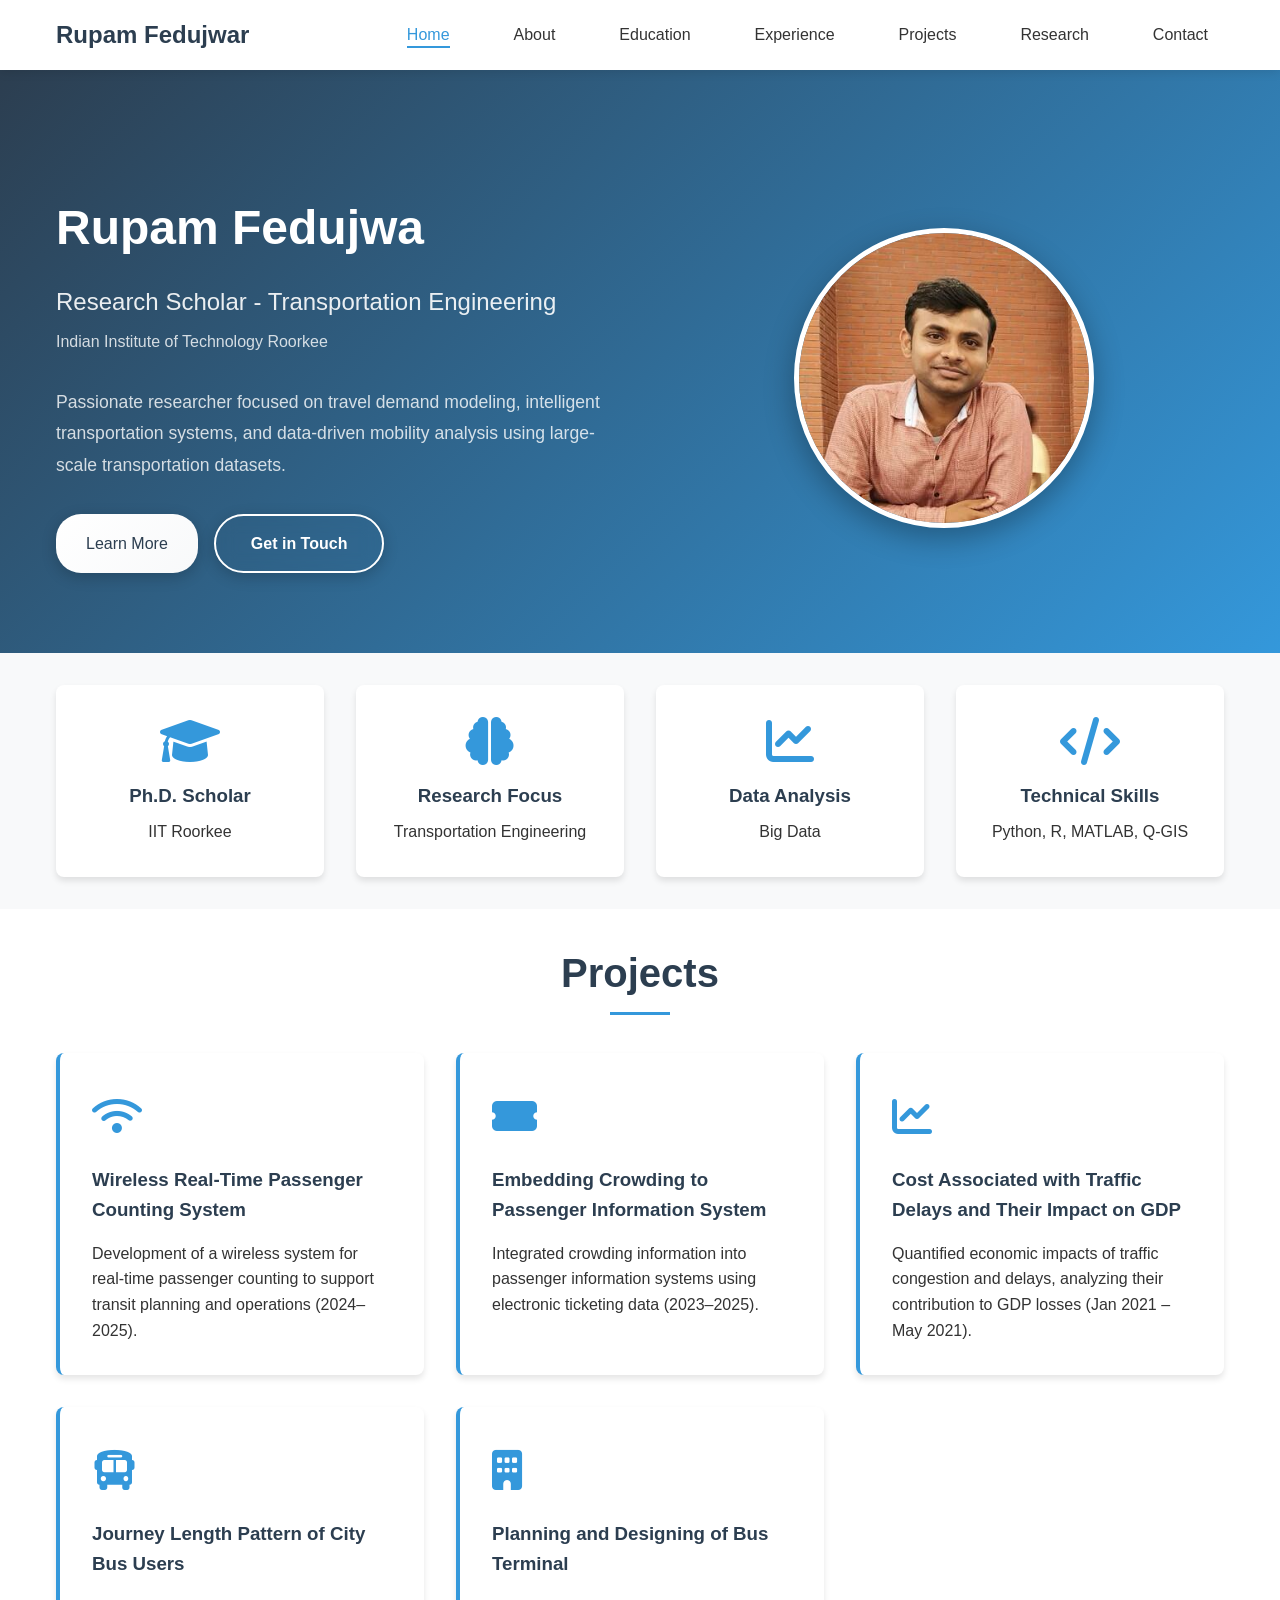
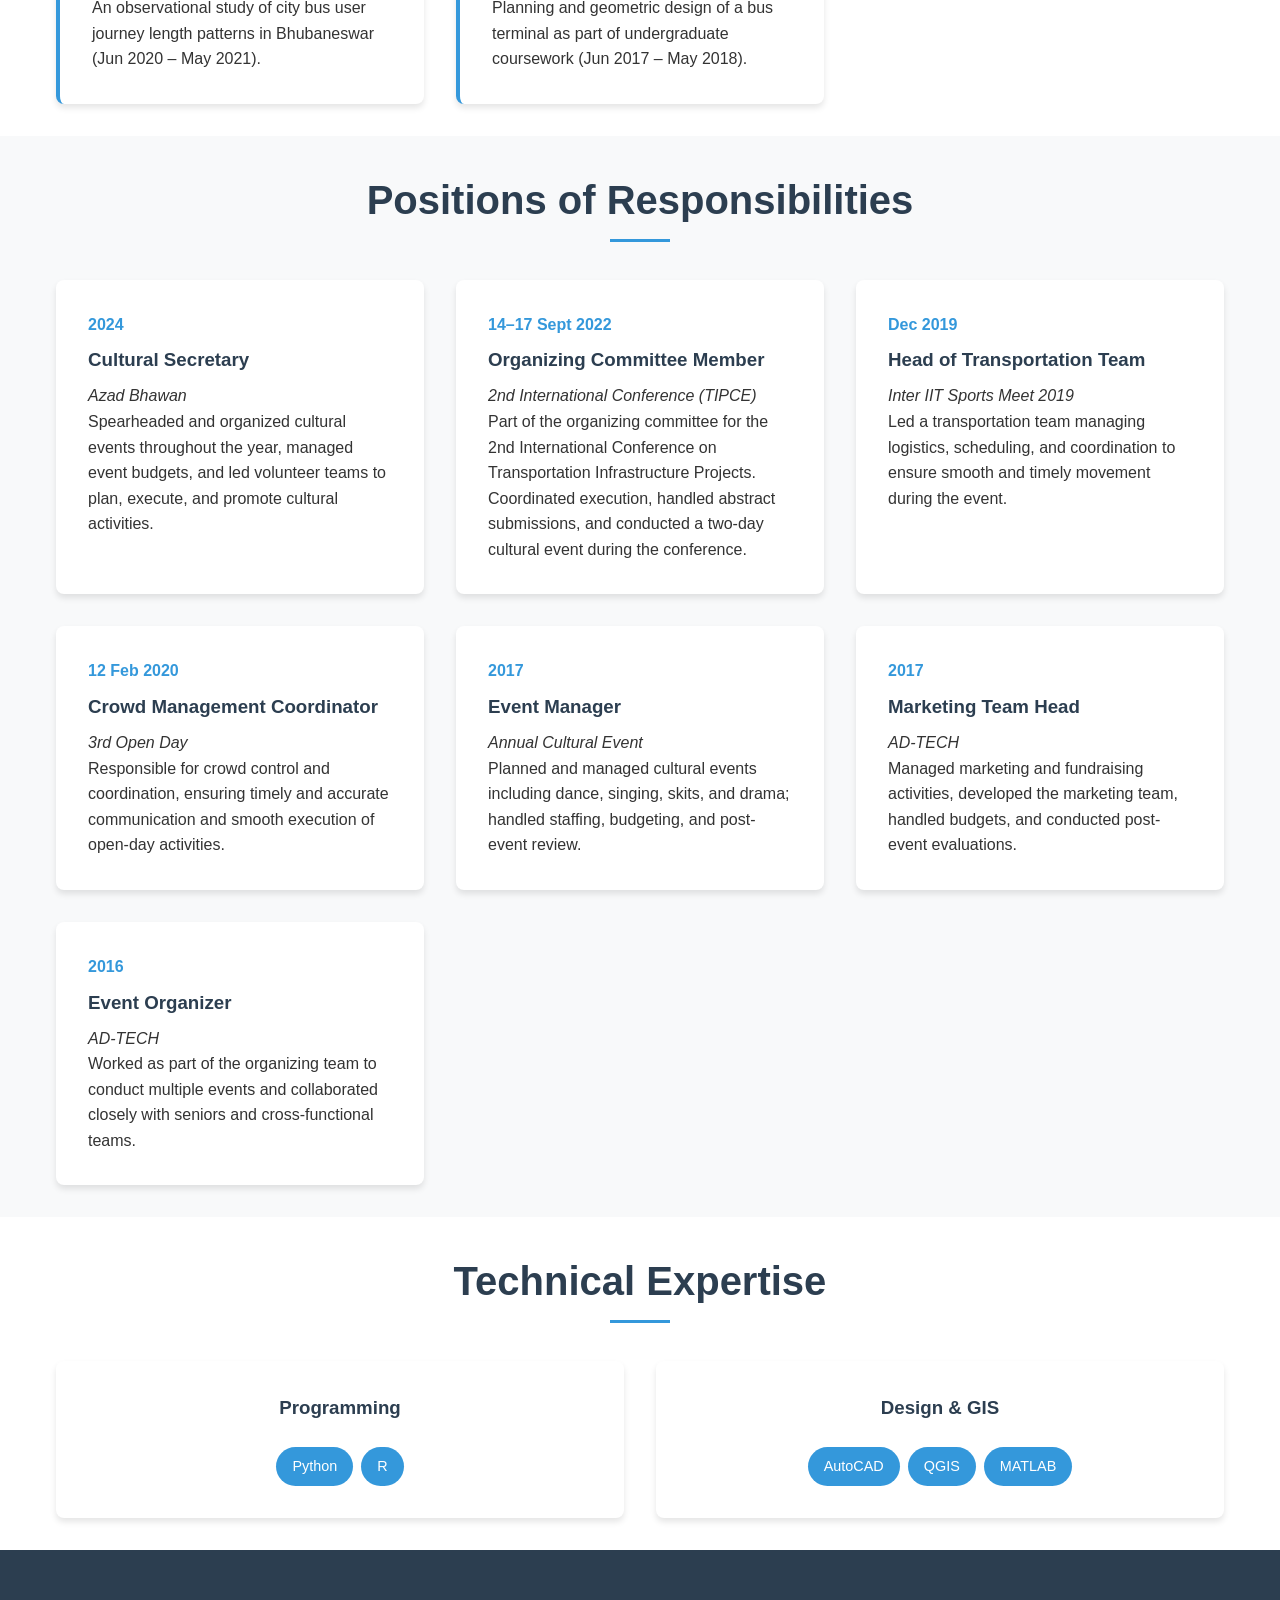
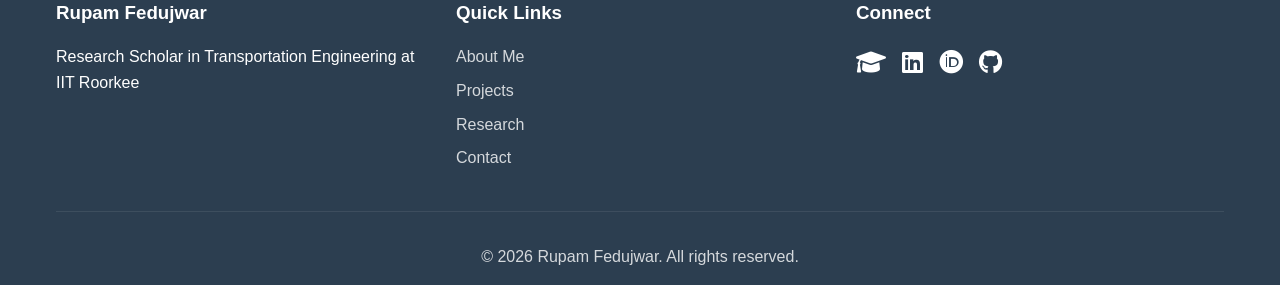
==== commit 00c1840a: "Remove Traffic Simulation category from skills Removed Traffic Simulation skill category and tags." ====
--- a/index.html
+++ b/index.html
@@ -236,17 +236,9 @@
             <h2 class="section-title">Technical Expertise</h2>
             <div class="skills-container">
                 <div class="skill-category">
-                    <h3>Traffic Simulation</h3>
-                    <div class="skill-tags">
-                        <span class="skill-tag">MATSim</span>
-                        <span class="skill-tag">VISSIM</span>
-                    </div>
-                </div>
-                <div class="skill-category">
                     <h3>Programming</h3>
                     <div class="skill-tags">
                         <span class="skill-tag">Python</span>
-                        <span class="skill-tag">Java</span>
                         <span class="skill-tag">R</span>
                     </div>
                 </div>
